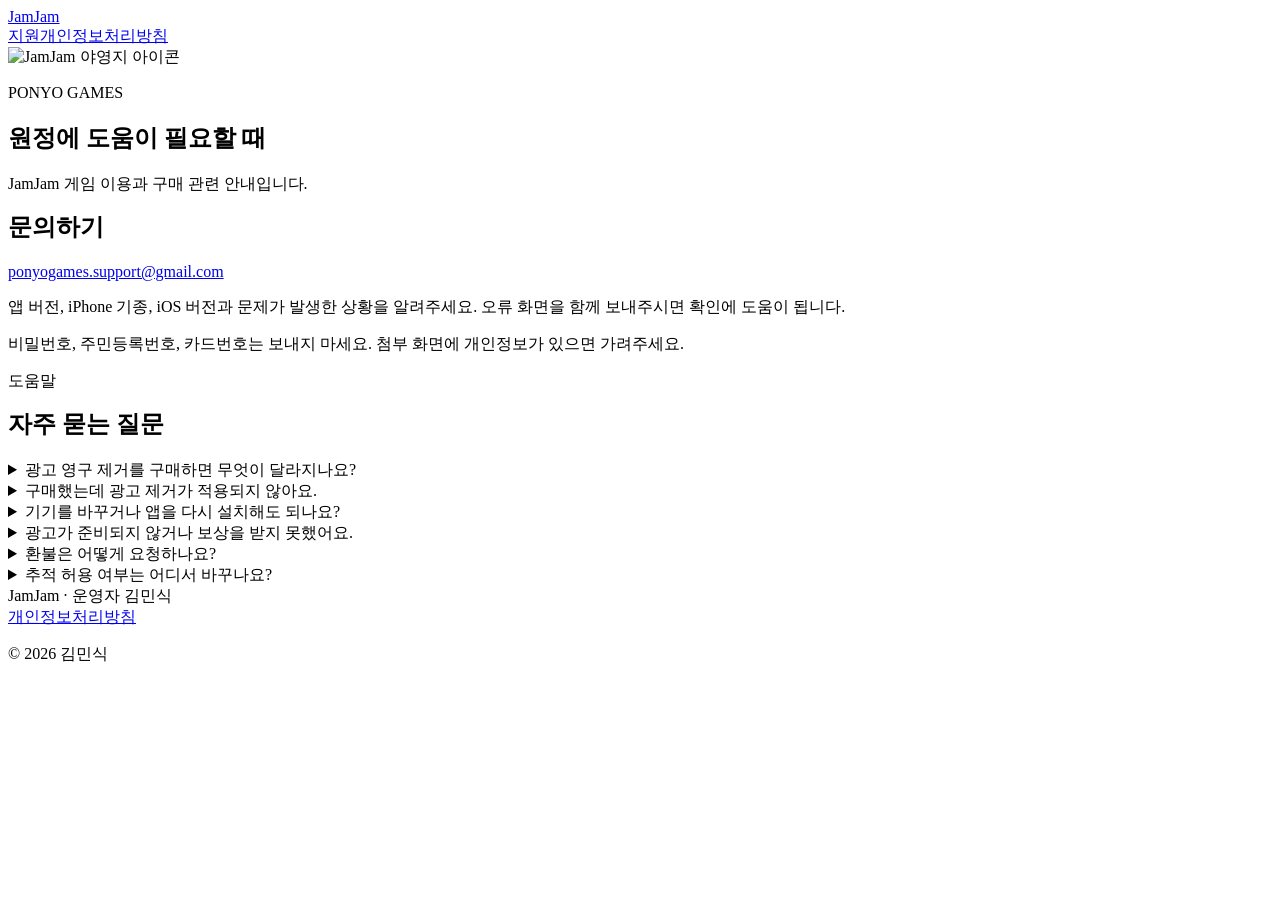
==== index.html @ 32bd5142 "Publish JamJam index.html" ====
<!doctype html>
<html lang="ko"><head><meta charset="utf-8"><meta name="viewport" content="width=device-width,initial-scale=1"><meta name="description" content="JamJam 문의, 구매 복원과 게임 저장 안내, 개인정보처리방침."><title>JamJam · 게임 지원</title><link rel="icon" href="icon.png"><link rel="stylesheet" href="styles.css"></head>
<body><header><a href="./">JamJam</a><nav aria-label="주 메뉴"><a href="./" aria-current="page">지원</a><a href="privacy.html">개인정보처리방침</a></nav></header>
<main><section class="hero"><img src="icon.png" width="120" height="120" alt="JamJam 야영지 아이콘"><div><p class="eyebrow">PONYO GAMES</p><h1>원정에 도움이 필요할 때</h1><p>JamJam 게임 이용과 구매 관련 안내입니다.</p></div></section>
<section class="contact"><h2 style="margin-top:0">문의하기</h2><a class="email" href="mailto:ponyogames.support@gmail.com">ponyogames.support@gmail.com</a><p>앱 버전, iPhone 기종, iOS 버전과 문제가 발생한 상황을 알려주세요. 오류 화면을 함께 보내주시면 확인에 도움이 됩니다.</p><p class="note">비밀번호, 주민등록번호, 카드번호는 보내지 마세요. 첨부 화면에 개인정보가 있으면 가려주세요.</p></section>
<section aria-labelledby="faq"><p class="eyebrow">도움말</p><h2 id="faq" style="margin-top:0">자주 묻는 질문</h2>
<details><summary>광고 영구 제거를 구매하면 무엇이 달라지나요?</summary><p>한 번 구매하면 ×3·×4 배속, 같은 단계 재도전, 원정 종료 특성 골드 2배를 광고 없이 이용할 수 있습니다. 정기 결제가 아닌 영구 구매 상품입니다. 실제 결제 가격은 게임의 구매 화면과 Apple 결제 창에서 확인할 수 있습니다.</p></details>
<details><summary>구매했는데 광고 제거가 적용되지 않아요.</summary><p>구매에 사용한 Apple 계정으로 App Store에 로그인한 뒤, 인터넷에 연결하고 야영지의 설정 → 구매 복원을 눌러주세요. 구매 승인 대기 중이면 승인이 완료된 후 적용됩니다. 계속 문제가 생기면 문의 이메일로 알려주세요.</p></details>
<details><summary>기기를 바꾸거나 앱을 다시 설치해도 되나요?</summary><p>같은 Apple 계정으로 광고 제거 구매를 복원할 수 있습니다. 원정·특성 등 게임 진행 데이터는 기기에 저장하며 별도의 계정 연동이나 자체 클라우드 저장 기능은 제공하지 않습니다. 앱 삭제 시 진행 데이터가 삭제될 수 있으므로 주의해 주세요.</p></details>
<details><summary>광고가 준비되지 않거나 보상을 받지 못했어요.</summary><p>인터넷 연결을 확인하고 잠시 후 다시 시도해 주세요. 광고 제공 상황에 따라 광고가 없을 수 있습니다. 보상은 광고 서비스에서 시청 완료를 확인한 경우에 적용됩니다. 문제가 반복되면 발생 시각과 이용하려던 기능을 알려주세요.</p></details>
<details><summary>환불은 어떻게 요청하나요?</summary><p>Apple의 <a href="https://reportaproblem.apple.com/">문제 신고 페이지</a>에서 구매 내역을 선택해 요청할 수 있습니다. 환불 가능 여부와 처리 결과는 Apple이 결정합니다.</p></details>
<details><summary>추적 허용 여부는 어디서 바꾸나요?</summary><p>iPhone 설정 → 개인정보 보호 및 보안 → 추적에서 관리합니다. 추적 허용을 거절해도 게임을 이용할 수 있습니다. 자세한 처리 항목과 권리 행사 방법은 <a href="privacy.html">개인정보처리방침</a>을 확인해 주세요.</p></details></section>
</main><footer>JamJam · 운영자 김민식<br><a href="privacy.html">개인정보처리방침</a><p>© 2026 김민식</p></footer></body></html>
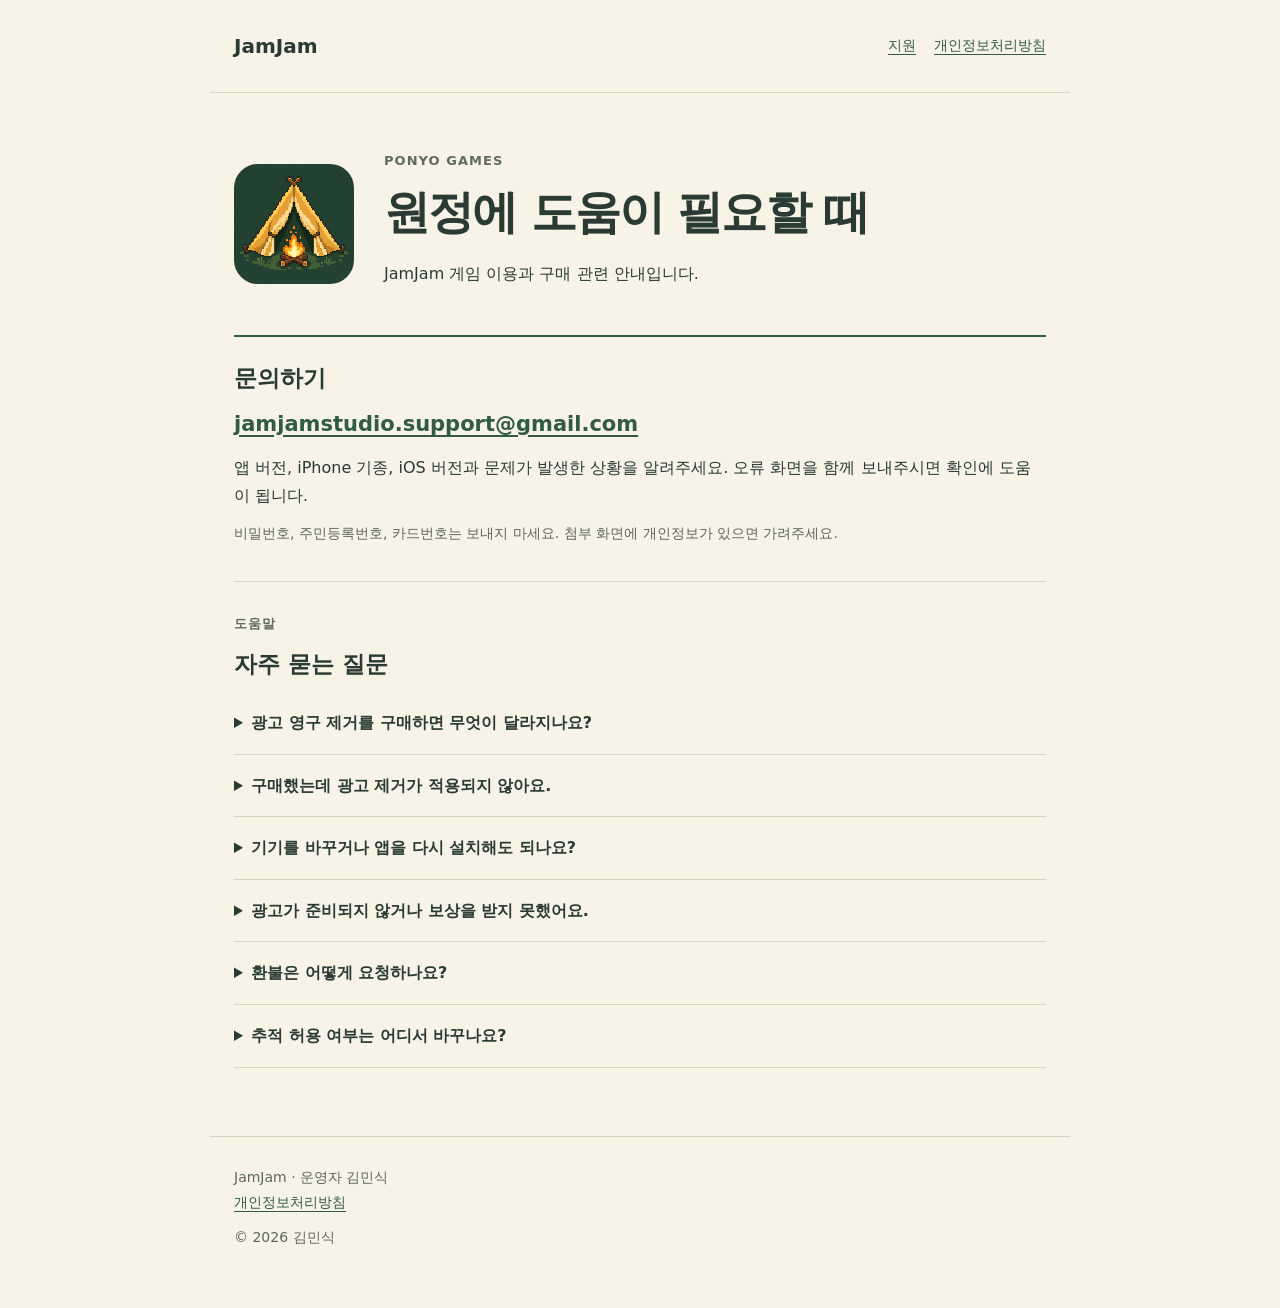
==== commit fb1fade6: "Update JamJam support email" ====
--- a/index.html
+++ b/index.html
@@ -2,7 +2,7 @@
 <html lang="ko"><head><meta charset="utf-8"><meta name="viewport" content="width=device-width,initial-scale=1"><meta name="description" content="JamJam 문의, 구매 복원과 게임 저장 안내, 개인정보처리방침."><title>JamJam · 게임 지원</title><link rel="icon" href="icon.png"><link rel="stylesheet" href="styles.css"></head>
 <body><header><a href="./">JamJam</a><nav aria-label="주 메뉴"><a href="./" aria-current="page">지원</a><a href="privacy.html">개인정보처리방침</a></nav></header>
 <main><section class="hero"><img src="icon.png" width="120" height="120" alt="JamJam 야영지 아이콘"><div><p class="eyebrow">PONYO GAMES</p><h1>원정에 도움이 필요할 때</h1><p>JamJam 게임 이용과 구매 관련 안내입니다.</p></div></section>
-<section class="contact"><h2 style="margin-top:0">문의하기</h2><a class="email" href="mailto:ponyogames.support@gmail.com">ponyogames.support@gmail.com</a><p>앱 버전, iPhone 기종, iOS 버전과 문제가 발생한 상황을 알려주세요. 오류 화면을 함께 보내주시면 확인에 도움이 됩니다.</p><p class="note">비밀번호, 주민등록번호, 카드번호는 보내지 마세요. 첨부 화면에 개인정보가 있으면 가려주세요.</p></section>
+<section class="contact"><h2 style="margin-top:0">문의하기</h2><a class="email" href="mailto:jamjamstudio.support@gmail.com">jamjamstudio.support@gmail.com</a><p>앱 버전, iPhone 기종, iOS 버전과 문제가 발생한 상황을 알려주세요. 오류 화면을 함께 보내주시면 확인에 도움이 됩니다.</p><p class="note">비밀번호, 주민등록번호, 카드번호는 보내지 마세요. 첨부 화면에 개인정보가 있으면 가려주세요.</p></section>
 <section aria-labelledby="faq"><p class="eyebrow">도움말</p><h2 id="faq" style="margin-top:0">자주 묻는 질문</h2>
 <details><summary>광고 영구 제거를 구매하면 무엇이 달라지나요?</summary><p>한 번 구매하면 ×3·×4 배속, 같은 단계 재도전, 원정 종료 특성 골드 2배를 광고 없이 이용할 수 있습니다. 정기 결제가 아닌 영구 구매 상품입니다. 실제 결제 가격은 게임의 구매 화면과 Apple 결제 창에서 확인할 수 있습니다.</p></details>
 <details><summary>구매했는데 광고 제거가 적용되지 않아요.</summary><p>구매에 사용한 Apple 계정으로 App Store에 로그인한 뒤, 인터넷에 연결하고 야영지의 설정 → 구매 복원을 눌러주세요. 구매 승인 대기 중이면 승인이 완료된 후 적용됩니다. 계속 문제가 생기면 문의 이메일로 알려주세요.</p></details>
--- a/styles.css
+++ b/styles.css
@@ -0,0 +1 @@
+:root{color-scheme:light;--ink:#293b32;--paper:#f7f3e7;--line:#d8d4c3;--green:#315b43}*{box-sizing:border-box}body{margin:0;background:var(--paper);color:var(--ink);font:16px/1.8 -apple-system,BlinkMacSystemFont,"Apple SD Gothic Neo",system-ui,sans-serif}a{color:var(--green);text-underline-offset:4px}a:focus-visible,summary:focus-visible{outline:3px solid #bf8730;outline-offset:5px}header,main,footer{max-width:860px;margin:auto;padding:28px 24px}header{display:flex;justify-content:space-between;align-items:center;border-bottom:1px solid var(--line);gap:20px}header>a{font-size:20px;font-weight:800;text-decoration:none;color:var(--ink)}nav{display:flex;flex-wrap:wrap;gap:18px;font-size:14px}h1{font-size:clamp(30px,6vw,46px);letter-spacing:-.04em;line-height:1.25;margin:0 0 18px}h2{font-size:23px;line-height:1.4;margin:36px 0 12px}h3{font-size:18px;margin:24px 0 8px}p{margin:10px 0}.hero{display:flex;align-items:center;gap:30px;padding:28px 0 36px}.hero img{width:120px;height:120px;border-radius:24px;image-rendering:pixelated}.eyebrow{font-size:13px;letter-spacing:.08em;font-weight:700;color:#616c5b;margin:0 0 12px}.lead{font-size:18px}.contact{border-top:2px solid var(--green);border-bottom:1px solid var(--line);padding:25px 0;margin:0 0 30px}.email{display:inline-block;font-size:clamp(16px,3.4vw,21px);font-weight:650;overflow-wrap:anywhere}.note{font-size:14px;color:#5d6859}details{border-bottom:1px solid var(--line);padding:18px 0}summary{font-weight:650;cursor:pointer;line-height:1.6}details p{padding-left:20px}footer{border-top:1px solid var(--line);font-size:14px;color:#5d6859;margin-top:40px;padding-bottom:48px}.table{overflow-x:auto}table{width:100%;border-collapse:collapse;font-size:15px}td,th{padding:12px;border-bottom:1px solid var(--line);text-align:left;vertical-align:top}th{background:#e9eadc}pre{white-space:pre-wrap;overflow-wrap:anywhere;background:#ecebdc;padding:20px;font:13px/1.75 ui-monospace,monospace}ul{padding-left:22px}.back{font-size:14px}.review{background:#ffedba;padding:18px;border-left:4px solid #ba8725}@media(max-width:500px){header{align-items:flex-start;flex-direction:column;gap:8px}header,main,footer{padding-left:20px;padding-right:20px}.hero{gap:18px}.hero img{width:76px;height:76px;border-radius:16px}.hero h1{font-size:32px}.hero p{font-size:15px}th,td{padding:8px;min-width:110px}}
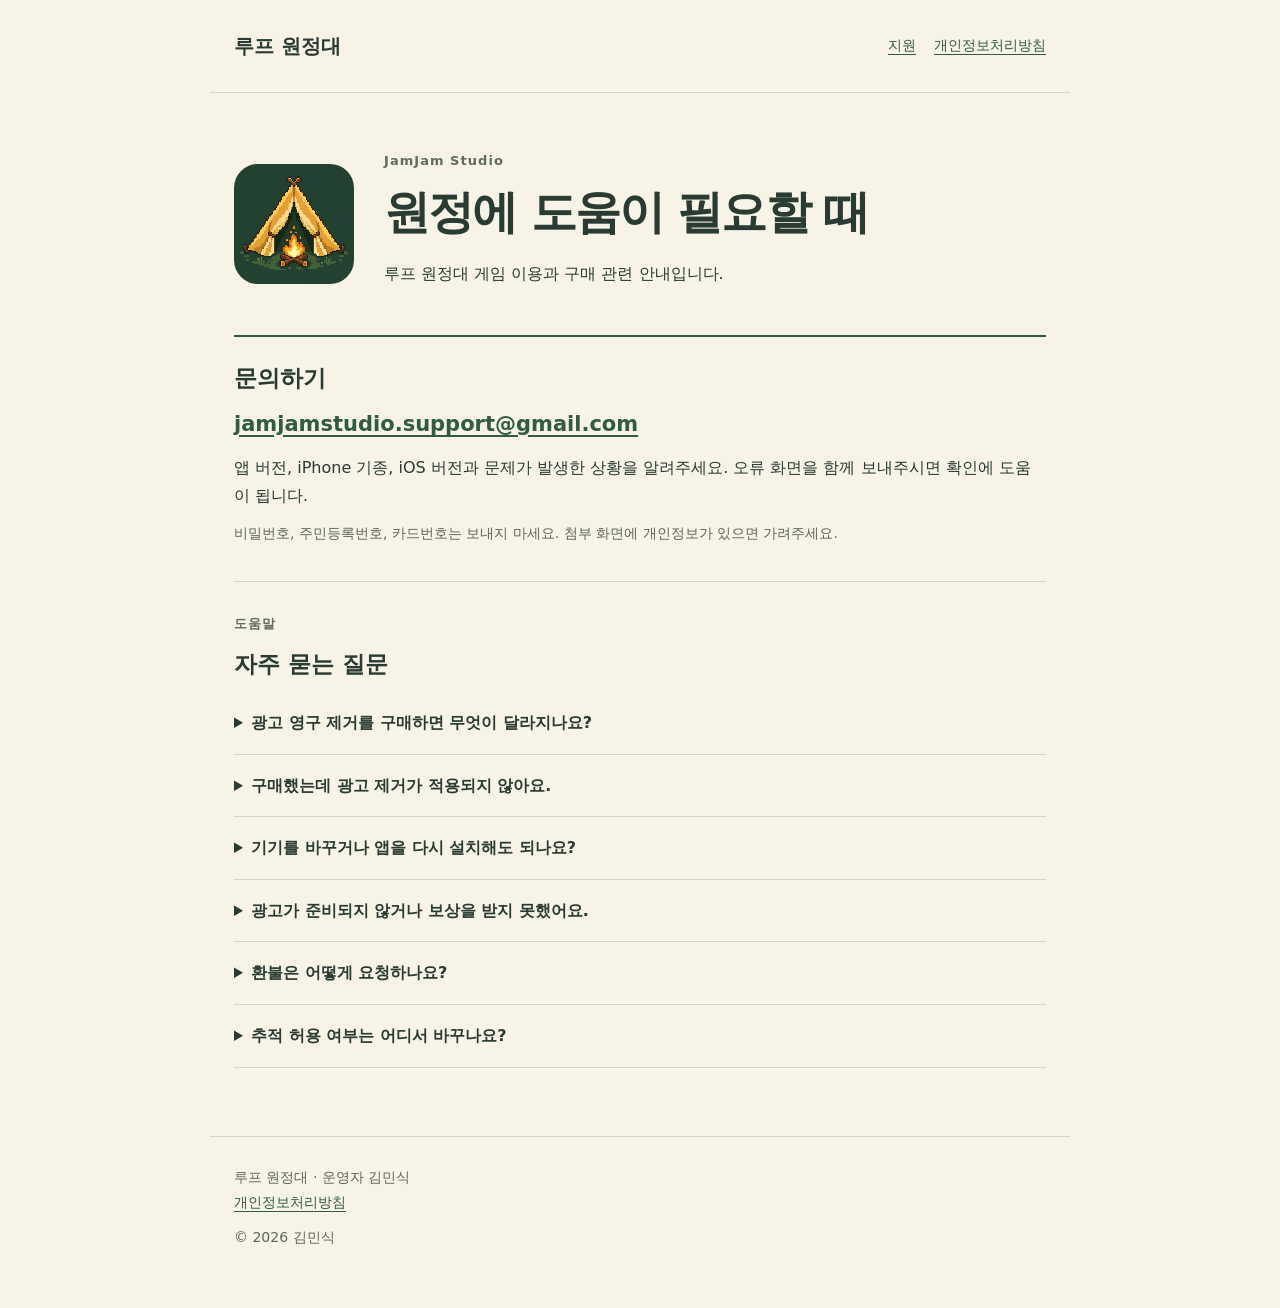
==== commit b9662f86: "Rename game to 루프 원정대 and identify JamJam Studio" ====
--- a/index.html
+++ b/index.html
@@ -1,7 +1,7 @@
 <!doctype html>
-<html lang="ko"><head><meta charset="utf-8"><meta name="viewport" content="width=device-width,initial-scale=1"><meta name="description" content="JamJam 문의, 구매 복원과 게임 저장 안내, 개인정보처리방침."><title>JamJam · 게임 지원</title><link rel="icon" href="icon.png"><link rel="stylesheet" href="styles.css"></head>
-<body><header><a href="./">JamJam</a><nav aria-label="주 메뉴"><a href="./" aria-current="page">지원</a><a href="privacy.html">개인정보처리방침</a></nav></header>
-<main><section class="hero"><img src="icon.png" width="120" height="120" alt="JamJam 야영지 아이콘"><div><p class="eyebrow">PONYO GAMES</p><h1>원정에 도움이 필요할 때</h1><p>JamJam 게임 이용과 구매 관련 안내입니다.</p></div></section>
+<html lang="ko"><head><meta charset="utf-8"><meta name="viewport" content="width=device-width,initial-scale=1"><meta name="description" content="루프 원정대 문의, 구매 복원과 게임 저장 안내, 개인정보처리방침."><title>루프 원정대 · 게임 지원</title><link rel="icon" href="icon.png"><link rel="stylesheet" href="styles.css"></head>
+<body><header><a href="./">루프 원정대</a><nav aria-label="주 메뉴"><a href="./" aria-current="page">지원</a><a href="privacy.html">개인정보처리방침</a></nav></header>
+<main><section class="hero"><img src="icon.png" width="120" height="120" alt="루프 원정대 야영지 아이콘"><div><p class="eyebrow">JamJam Studio</p><h1>원정에 도움이 필요할 때</h1><p>루프 원정대 게임 이용과 구매 관련 안내입니다.</p></div></section>
 <section class="contact"><h2 style="margin-top:0">문의하기</h2><a class="email" href="mailto:jamjamstudio.support@gmail.com">jamjamstudio.support@gmail.com</a><p>앱 버전, iPhone 기종, iOS 버전과 문제가 발생한 상황을 알려주세요. 오류 화면을 함께 보내주시면 확인에 도움이 됩니다.</p><p class="note">비밀번호, 주민등록번호, 카드번호는 보내지 마세요. 첨부 화면에 개인정보가 있으면 가려주세요.</p></section>
 <section aria-labelledby="faq"><p class="eyebrow">도움말</p><h2 id="faq" style="margin-top:0">자주 묻는 질문</h2>
 <details><summary>광고 영구 제거를 구매하면 무엇이 달라지나요?</summary><p>한 번 구매하면 ×3·×4 배속, 같은 단계 재도전, 원정 종료 특성 골드 2배를 광고 없이 이용할 수 있습니다. 정기 결제가 아닌 영구 구매 상품입니다. 실제 결제 가격은 게임의 구매 화면과 Apple 결제 창에서 확인할 수 있습니다.</p></details>
@@ -10,4 +10,4 @@
 <details><summary>광고가 준비되지 않거나 보상을 받지 못했어요.</summary><p>인터넷 연결을 확인하고 잠시 후 다시 시도해 주세요. 광고 제공 상황에 따라 광고가 없을 수 있습니다. 보상은 광고 서비스에서 시청 완료를 확인한 경우에 적용됩니다. 문제가 반복되면 발생 시각과 이용하려던 기능을 알려주세요.</p></details>
 <details><summary>환불은 어떻게 요청하나요?</summary><p>Apple의 <a href="https://reportaproblem.apple.com/">문제 신고 페이지</a>에서 구매 내역을 선택해 요청할 수 있습니다. 환불 가능 여부와 처리 결과는 Apple이 결정합니다.</p></details>
 <details><summary>추적 허용 여부는 어디서 바꾸나요?</summary><p>iPhone 설정 → 개인정보 보호 및 보안 → 추적에서 관리합니다. 추적 허용을 거절해도 게임을 이용할 수 있습니다. 자세한 처리 항목과 권리 행사 방법은 <a href="privacy.html">개인정보처리방침</a>을 확인해 주세요.</p></details></section>
-</main><footer>JamJam · 운영자 김민식<br><a href="privacy.html">개인정보처리방침</a><p>© 2026 김민식</p></footer></body></html>
+</main><footer>루프 원정대 · 운영자 김민식<br><a href="privacy.html">개인정보처리방침</a><p>© 2026 김민식</p></footer></body></html>
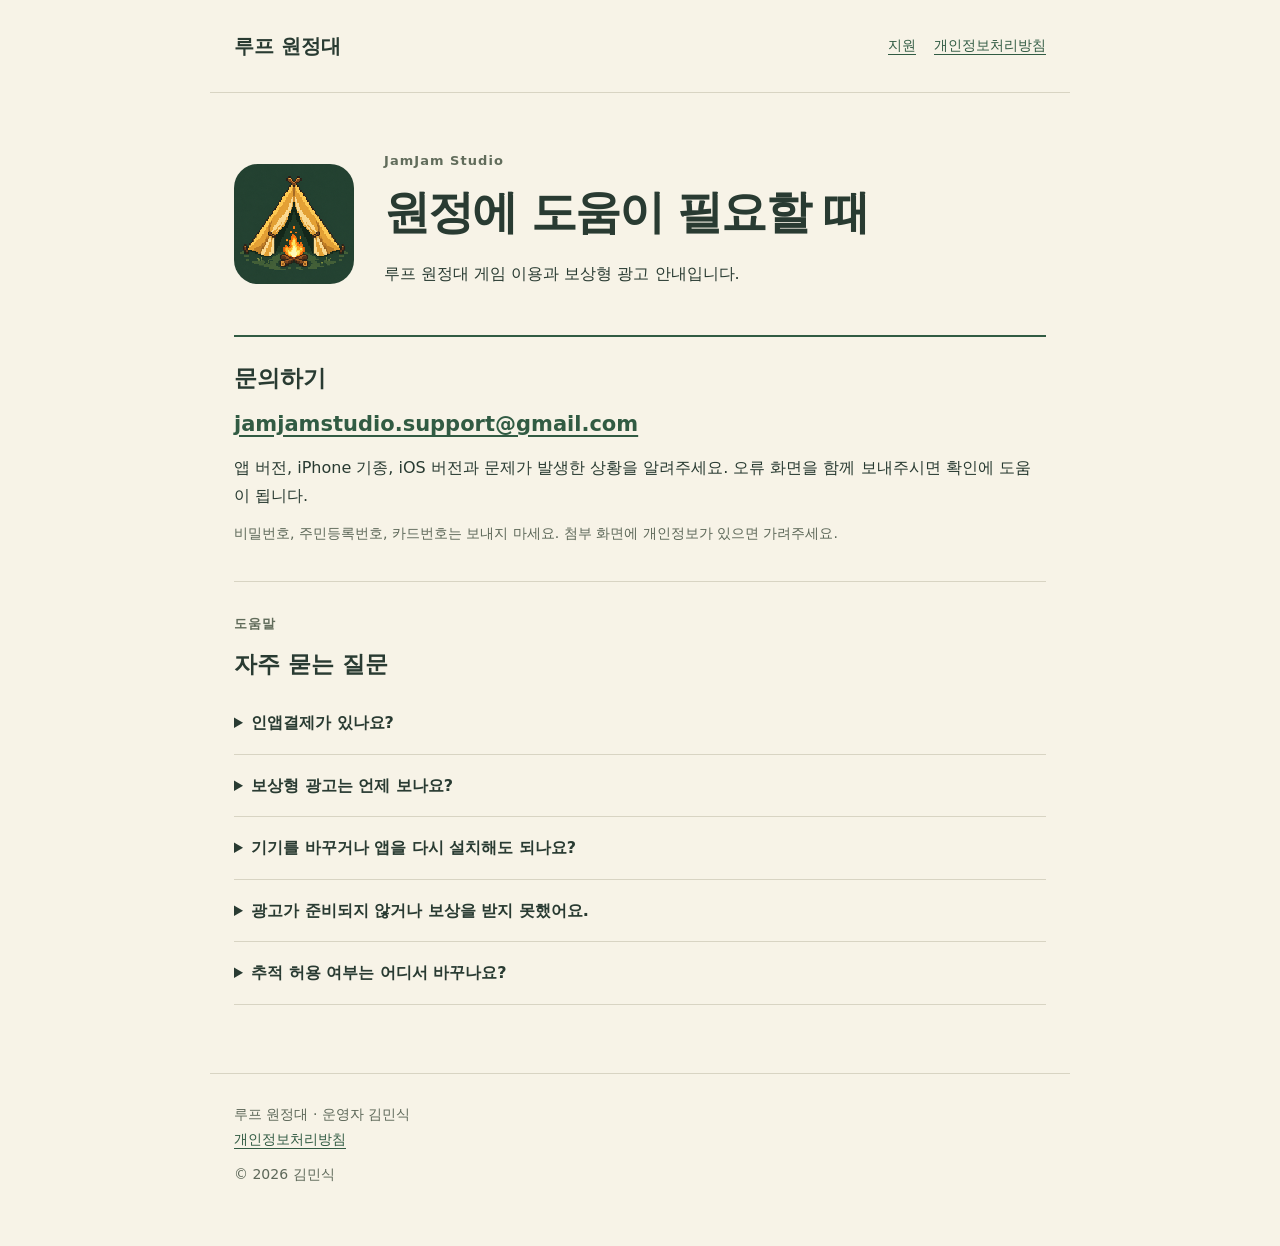
==== commit e181cbfe: "Align index.html with free launch without in-app purchases" ====
--- a/index.html
+++ b/index.html
@@ -1,13 +1,12 @@
 <!doctype html>
-<html lang="ko"><head><meta charset="utf-8"><meta name="viewport" content="width=device-width,initial-scale=1"><meta name="description" content="루프 원정대 문의, 구매 복원과 게임 저장 안내, 개인정보처리방침."><title>루프 원정대 · 게임 지원</title><link rel="icon" href="icon.png"><link rel="stylesheet" href="styles.css"></head>
+<html lang="ko"><head><meta charset="utf-8"><meta name="viewport" content="width=device-width,initial-scale=1"><meta name="description" content="루프 원정대 문의, 보상형 광고와 게임 저장 안내, 개인정보처리방침."><title>루프 원정대 · 게임 지원</title><link rel="icon" href="icon.png"><link rel="stylesheet" href="styles.css"></head>
 <body><header><a href="./">루프 원정대</a><nav aria-label="주 메뉴"><a href="./" aria-current="page">지원</a><a href="privacy.html">개인정보처리방침</a></nav></header>
-<main><section class="hero"><img src="icon.png" width="120" height="120" alt="루프 원정대 야영지 아이콘"><div><p class="eyebrow">JamJam Studio</p><h1>원정에 도움이 필요할 때</h1><p>루프 원정대 게임 이용과 구매 관련 안내입니다.</p></div></section>
+<main><section class="hero"><img src="icon.png" width="120" height="120" alt="루프 원정대 야영지 아이콘"><div><p class="eyebrow">JamJam Studio</p><h1>원정에 도움이 필요할 때</h1><p>루프 원정대 게임 이용과 보상형 광고 안내입니다.</p></div></section>
 <section class="contact"><h2 style="margin-top:0">문의하기</h2><a class="email" href="mailto:jamjamstudio.support@gmail.com">jamjamstudio.support@gmail.com</a><p>앱 버전, iPhone 기종, iOS 버전과 문제가 발생한 상황을 알려주세요. 오류 화면을 함께 보내주시면 확인에 도움이 됩니다.</p><p class="note">비밀번호, 주민등록번호, 카드번호는 보내지 마세요. 첨부 화면에 개인정보가 있으면 가려주세요.</p></section>
 <section aria-labelledby="faq"><p class="eyebrow">도움말</p><h2 id="faq" style="margin-top:0">자주 묻는 질문</h2>
-<details><summary>광고 영구 제거를 구매하면 무엇이 달라지나요?</summary><p>한 번 구매하면 ×3·×4 배속, 같은 단계 재도전, 원정 종료 특성 골드 2배를 광고 없이 이용할 수 있습니다. 정기 결제가 아닌 영구 구매 상품입니다. 실제 결제 가격은 게임의 구매 화면과 Apple 결제 창에서 확인할 수 있습니다.</p></details>
-<details><summary>구매했는데 광고 제거가 적용되지 않아요.</summary><p>구매에 사용한 Apple 계정으로 App Store에 로그인한 뒤, 인터넷에 연결하고 야영지의 설정 → 구매 복원을 눌러주세요. 구매 승인 대기 중이면 승인이 완료된 후 적용됩니다. 계속 문제가 생기면 문의 이메일로 알려주세요.</p></details>
-<details><summary>기기를 바꾸거나 앱을 다시 설치해도 되나요?</summary><p>같은 Apple 계정으로 광고 제거 구매를 복원할 수 있습니다. 원정·특성 등 게임 진행 데이터는 기기에 저장하며 별도의 계정 연동이나 자체 클라우드 저장 기능은 제공하지 않습니다. 앱 삭제 시 진행 데이터가 삭제될 수 있으므로 주의해 주세요.</p></details>
+<details><summary>인앱결제가 있나요?</summary><p>현재 버전은 무료이며 인앱결제를 제공하지 않습니다. 광고 제거 구매와 구매 복원 메뉴는 제공하지 않습니다.</p></details>
+<details><summary>보상형 광고는 언제 보나요?</summary><p>원하는 경우 광고를 시청하고 ×3·×4 배속, 같은 단계 재도전, 원정 종료 특성 골드 2배를 이용할 수 있습니다. 광고는 해당 혜택을 선택했을 때 요청합니다.</p></details>
+<details><summary>기기를 바꾸거나 앱을 다시 설치해도 되나요?</summary><p>원정·특성 등 게임 진행 데이터는 기기에 저장하며 별도의 계정 연동이나 자체 클라우드 저장 기능은 제공하지 않습니다. 앱 삭제 시 진행 데이터가 삭제될 수 있으므로 주의해 주세요.</p></details>
 <details><summary>광고가 준비되지 않거나 보상을 받지 못했어요.</summary><p>인터넷 연결을 확인하고 잠시 후 다시 시도해 주세요. 광고 제공 상황에 따라 광고가 없을 수 있습니다. 보상은 광고 서비스에서 시청 완료를 확인한 경우에 적용됩니다. 문제가 반복되면 발생 시각과 이용하려던 기능을 알려주세요.</p></details>
-<details><summary>환불은 어떻게 요청하나요?</summary><p>Apple의 <a href="https://reportaproblem.apple.com/">문제 신고 페이지</a>에서 구매 내역을 선택해 요청할 수 있습니다. 환불 가능 여부와 처리 결과는 Apple이 결정합니다.</p></details>
 <details><summary>추적 허용 여부는 어디서 바꾸나요?</summary><p>iPhone 설정 → 개인정보 보호 및 보안 → 추적에서 관리합니다. 추적 허용을 거절해도 게임을 이용할 수 있습니다. 자세한 처리 항목과 권리 행사 방법은 <a href="privacy.html">개인정보처리방침</a>을 확인해 주세요.</p></details></section>
 </main><footer>루프 원정대 · 운영자 김민식<br><a href="privacy.html">개인정보처리방침</a><p>© 2026 김민식</p></footer></body></html>
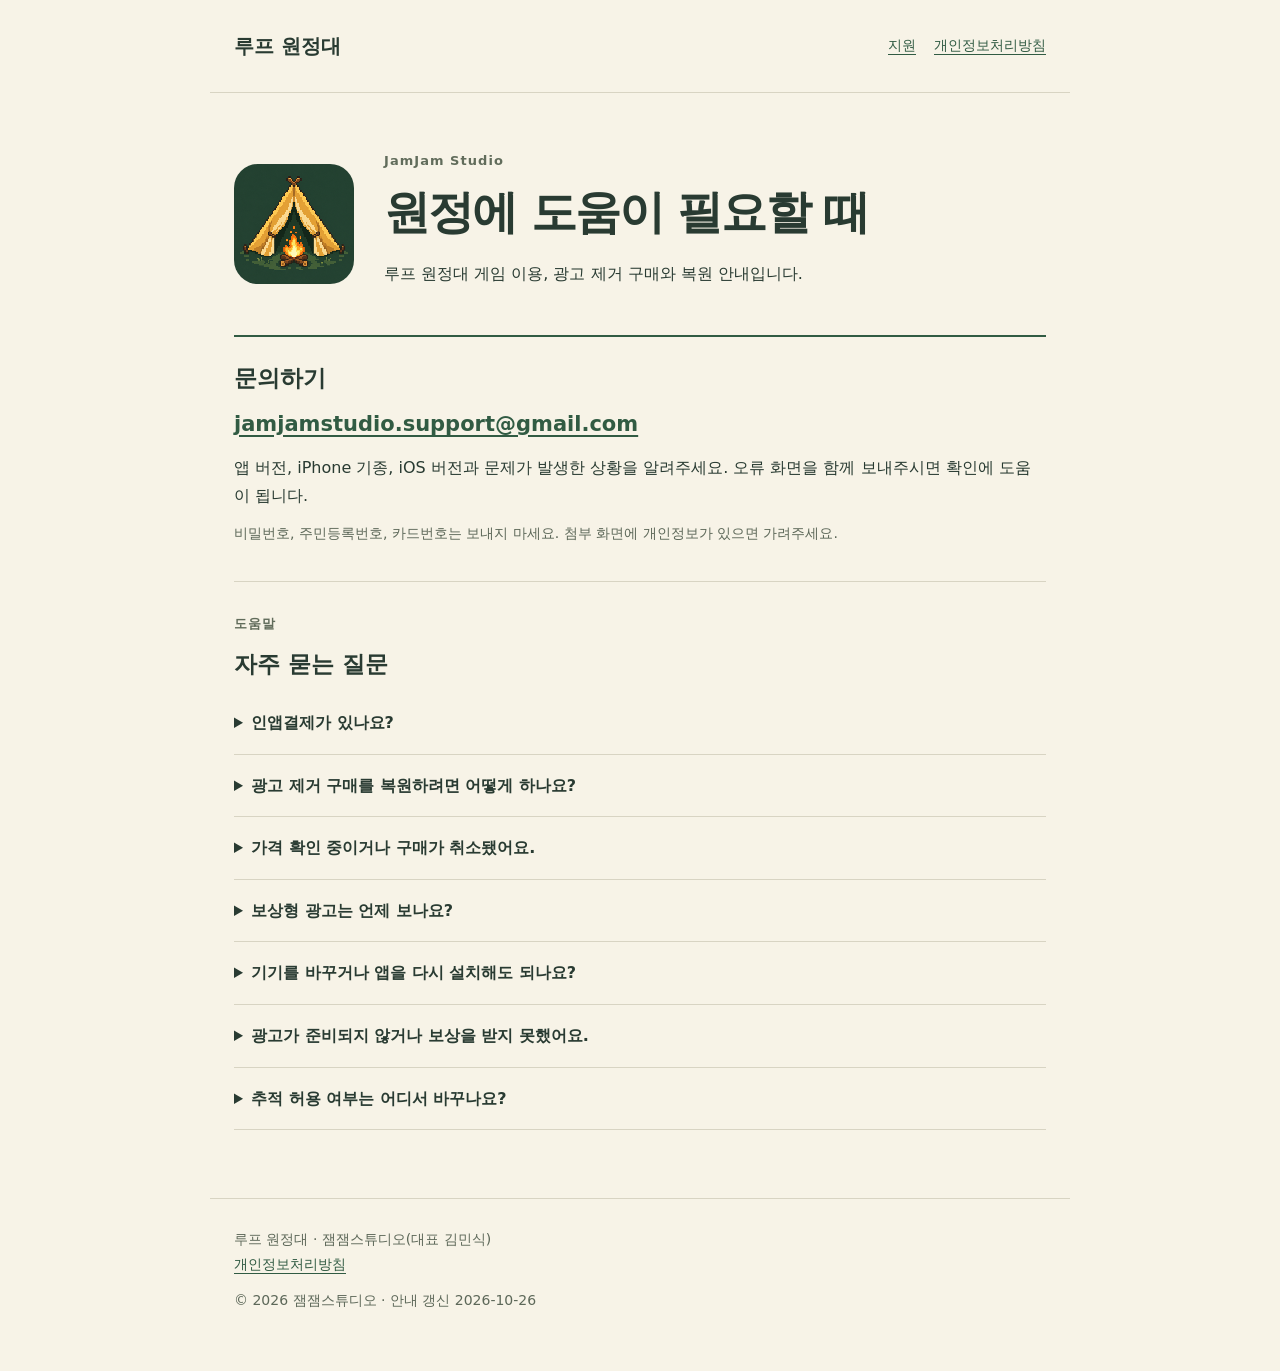
==== commit 3ec8b4e5: "Explain permanent ad removal, purchase restoration and JamJam Studio support" ====
--- a/index.html
+++ b/index.html
@@ -1,12 +1,14 @@
 <!doctype html>
-<html lang="ko"><head><meta charset="utf-8"><meta name="viewport" content="width=device-width,initial-scale=1"><meta name="description" content="루프 원정대 문의, 보상형 광고와 게임 저장 안내, 개인정보처리방침."><title>루프 원정대 · 게임 지원</title><link rel="icon" href="icon.png"><link rel="stylesheet" href="styles.css"></head>
+<html lang="ko"><head><meta charset="utf-8"><meta name="viewport" content="width=device-width,initial-scale=1"><meta name="description" content="루프 원정대 문의, 광고 제거 구매·복원과 게임 저장 안내, 개인정보처리방침."><title>루프 원정대 · 게임 지원</title><link rel="icon" href="icon.png"><link rel="stylesheet" href="styles.css"></head>
 <body><header><a href="./">루프 원정대</a><nav aria-label="주 메뉴"><a href="./" aria-current="page">지원</a><a href="privacy.html">개인정보처리방침</a></nav></header>
-<main><section class="hero"><img src="icon.png" width="120" height="120" alt="루프 원정대 야영지 아이콘"><div><p class="eyebrow">JamJam Studio</p><h1>원정에 도움이 필요할 때</h1><p>루프 원정대 게임 이용과 보상형 광고 안내입니다.</p></div></section>
+<main><section class="hero"><img src="icon.png" width="120" height="120" alt="루프 원정대 야영지 아이콘"><div><p class="eyebrow">JamJam Studio</p><h1>원정에 도움이 필요할 때</h1><p>루프 원정대 게임 이용, 광고 제거 구매와 복원 안내입니다.</p></div></section>
 <section class="contact"><h2 style="margin-top:0">문의하기</h2><a class="email" href="mailto:jamjamstudio.support@gmail.com">jamjamstudio.support@gmail.com</a><p>앱 버전, iPhone 기종, iOS 버전과 문제가 발생한 상황을 알려주세요. 오류 화면을 함께 보내주시면 확인에 도움이 됩니다.</p><p class="note">비밀번호, 주민등록번호, 카드번호는 보내지 마세요. 첨부 화면에 개인정보가 있으면 가려주세요.</p></section>
 <section aria-labelledby="faq"><p class="eyebrow">도움말</p><h2 id="faq" style="margin-top:0">자주 묻는 질문</h2>
-<details><summary>인앱결제가 있나요?</summary><p>현재 버전은 무료이며 인앱결제를 제공하지 않습니다. 광고 제거 구매와 구매 복원 메뉴는 제공하지 않습니다.</p></details>
-<details><summary>보상형 광고는 언제 보나요?</summary><p>원하는 경우 광고를 시청하고 ×3·×4 배속, 같은 단계 재도전, 원정 종료 특성 골드 2배를 이용할 수 있습니다. 광고는 해당 혜택을 선택했을 때 요청합니다.</p></details>
+<details><summary>인앱결제가 있나요?</summary><p>게임은 무료로 다운로드할 수 있습니다. 광고 영구 제거는 선택형 비소모성 인앱결제로, 한 번 구매하면 ×3·×4 배속, 같은 단계 재도전, 원정 종료 특성 골드 2배를 계속 광고 없이 이용할 수 있습니다. 정기 구독이 아닙니다.</p><p>야영지 오른쪽 특성 버튼 아래의 광고 제거 아이콘에서 상품과 Apple이 제공하는 현재 가격을 확인할 수 있습니다. 결제하지 않아도 기본 게임을 이용할 수 있습니다. 같은 원정에서 재도전과 종료 보상 2배를 모두 받을 수는 없습니다.</p></details>
+<details><summary>광고 제거 구매를 복원하려면 어떻게 하나요?</summary><p>구매에 사용한 Apple 계정으로 로그인한 뒤 구매 화면 또는 게임 설정의 구매 복원을 선택해 주세요. 구매 후에는 야영지의 광고 제거 아이콘이 사라지며, 설정의 구매 복원은 계속 사용할 수 있습니다. 인터넷 연결과 Apple의 구매 내역 확인이 필요합니다. 구매 복원은 원정·특성 등 게임 진행 데이터의 복원과 다릅니다.</p></details>
+<details><summary>가격 확인 중이거나 구매가 취소됐어요.</summary><p>인터넷 연결과 App Store 계정 상태를 확인하고 잠시 후 앱을 다시 실행해 주세요. 가격을 받기 전에는 구입할 수 없습니다. 구매를 취소하거나 결제가 실패한 경우 광고 제거가 적용되지 않습니다. 이미 구매했다면 다시 결제하기 전에 구매 복원을 이용해 주세요.</p></details>
+<details><summary>보상형 광고는 언제 보나요?</summary><p>원하는 경우 광고를 시청하고 ×3·×4 배속, 같은 단계 재도전, 원정 종료 특성 골드 2배를 이용할 수 있습니다. 광고는 해당 혜택을 선택했을 때 요청합니다. 광고 영구 제거 구매가 확인된 이용자는 이 광고를 생략합니다.</p></details>
 <details><summary>기기를 바꾸거나 앱을 다시 설치해도 되나요?</summary><p>원정·특성 등 게임 진행 데이터는 기기에 저장하며 별도의 계정 연동이나 자체 클라우드 저장 기능은 제공하지 않습니다. 앱 삭제 시 진행 데이터가 삭제될 수 있으므로 주의해 주세요.</p></details>
 <details><summary>광고가 준비되지 않거나 보상을 받지 못했어요.</summary><p>인터넷 연결을 확인하고 잠시 후 다시 시도해 주세요. 광고 제공 상황에 따라 광고가 없을 수 있습니다. 보상은 광고 서비스에서 시청 완료를 확인한 경우에 적용됩니다. 문제가 반복되면 발생 시각과 이용하려던 기능을 알려주세요.</p></details>
 <details><summary>추적 허용 여부는 어디서 바꾸나요?</summary><p>iPhone 설정 → 개인정보 보호 및 보안 → 추적에서 관리합니다. 추적 허용을 거절해도 게임을 이용할 수 있습니다. 자세한 처리 항목과 권리 행사 방법은 <a href="privacy.html">개인정보처리방침</a>을 확인해 주세요.</p></details></section>
-</main><footer>루프 원정대 · 운영자 김민식<br><a href="privacy.html">개인정보처리방침</a><p>© 2026 김민식</p></footer></body></html>
+</main><footer>루프 원정대 · 잼잼스튜디오(대표 김민식)<br><a href="privacy.html">개인정보처리방침</a><p>© 2026 잼잼스튜디오 · 안내 갱신 2026-10-26</p></footer></body></html>
